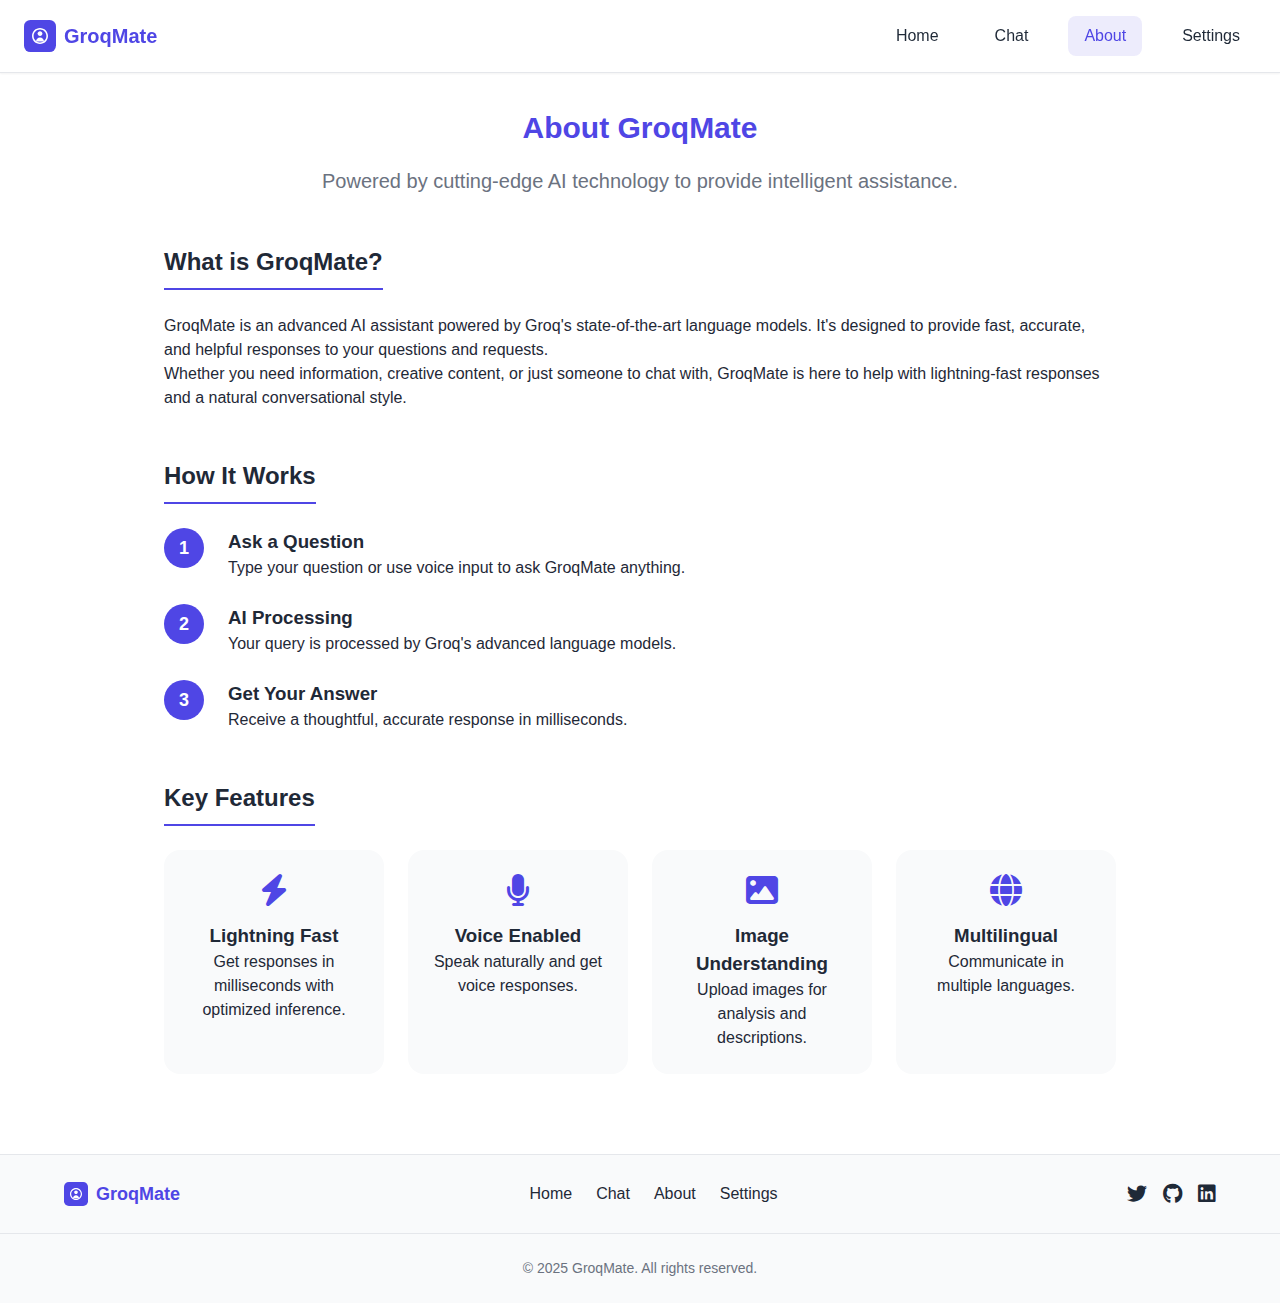
==== about.html @ c6d7e9aa "Add files via upload" ====
<!DOCTYPE html>
<html lang="en">
<head>
    <meta charset="UTF-8">
    <meta name="viewport" content="width=device-width, initial-scale=1.0">
    <title>About GroqMate - Your AI Assistant</title>
    <link rel="stylesheet" href="styles.css">
    <link rel="stylesheet" href="https://cdnjs.cloudflare.com/ajax/libs/font-awesome/6.4.0/css/all.min.css">
    <meta name="description" content="Learn about GroqMate - Your intelligent AI assistant powered by Groq">
</head>
<body>
    <header>
        <nav class="navbar">
            <div class="logo">
                <img src="logo.svg" alt="GroqMate Logo">
                <span>GroqMate</span>
            </div>
            <div class="nav-links">
                <a href="index.html">Home</a>
                <a href="chat.html">Chat</a>
                <a href="about.html" class="active">About</a>
                <a href="settings.html">Settings</a>
            </div>
            <div class="menu-toggle">
                <i class="fas fa-bars"></i>
            </div>
        </nav>
    </header>

    <main class="about-container">
        <section class="about-hero">
            <h1>About GroqMate</h1>
            <p class="lead">Powered by cutting-edge AI technology to provide intelligent assistance.</p>
        </section>

        <section class="about-content">
            <div class="about-section">
                <h2>What is GroqMate?</h2>
                <p>GroqMate is an advanced AI assistant powered by Groq's state-of-the-art language models. It's designed to provide fast, accurate, and helpful responses to your questions and requests.</p>
                <p>Whether you need information, creative content, or just someone to chat with, GroqMate is here to help with lightning-fast responses and a natural conversational style.</p>
            </div>

            <div class="about-section">
                <h2>How It Works</h2>
                <div class="how-it-works">
                    <div class="step">
                        <div class="step-number">1</div>
                        <div class="step-content">
                            <h3>Ask a Question</h3>
                            <p>Type your question or use voice input to ask GroqMate anything.</p>
                        </div>
                    </div>
                    <div class="step">
                        <div class="step-number">2</div>
                        <div class="step-content">
                            <h3>AI Processing</h3>
                            <p>Your query is processed by Groq's advanced language models.</p>
                        </div>
                    </div>
                    <div class="step">
                        <div class="step-number">3</div>
                        <div class="step-content">
                            <h3>Get Your Answer</h3>
                            <p>Receive a thoughtful, accurate response in milliseconds.</p>
                        </div>
                    </div>
                </div>
            </div>

            <div class="about-section">
                <h2>Key Features</h2>
                <div class="features-grid">
                    <div class="feature">
                        <i class="fas fa-bolt"></i>
                        <h3>Lightning Fast</h3>
                        <p>Get responses in milliseconds with optimized inference.</p>
                    </div>
                    <div class="feature">
                        <i class="fas fa-microphone"></i>
                        <h3>Voice Enabled</h3>
                        <p>Speak naturally and get voice responses.</p>
                    </div>
                    <div class="feature">
                        <i class="fas fa-image"></i>
                        <h3>Image Understanding</h3>
                        <p>Upload images for analysis and descriptions.</p>
                    </div>
                    <div class="feature">
                        <i class="fas fa-globe"></i>
                        <h3>Multilingual</h3>
                        <p>Communicate in multiple languages.</p>
                    </div>
                </div>
            </div>
        </section>
    </main>

    <footer>
        <div class="footer-content">
            <div class="footer-logo">
                <img src="logo.svg" alt="GroqMate Logo">
                <span>GroqMate</span>
            </div>
            <div class="footer-links">
                <a href="index.html">Home</a>
                <a href="chat.html">Chat</a>
                <a href="about.html">About</a>
                <a href="settings.html">Settings</a>
            </div>
            <div class="footer-social">
                <a href="#"><i class="fab fa-twitter"></i></a>
                <a href="#"><i class="fab fa-github"></i></a>
                <a href="#"><i class="fab fa-linkedin"></i></a>
            </div>
        </div>
        <div class="footer-bottom">
            <p>&copy; 2025 GroqMate. All rights reserved.</p>
        </div>
    </footer>

    <script src="main.js"></script>
</body>
</html>
---- styles.css ----
/* ===== VARIABLES ===== */
:root {
    /* Colors */
    --primary-color: #4f46e5;
    --primary-hover: #4338ca;
    --secondary-color: #10b981;
    --text-color: #1f2937;
    --text-light: #6b7280;
    --bg-color: #ffffff;
    --bg-light: #f9fafb;
    --border-color: #e5e7eb;
    --bot-message-bg: #f3f4f6;
    --user-message-bg: #4f46e5;
    --user-message-color: #ffffff;
    --error-color: #ef4444;
    --success-color: #10b981;
    --warning-color: #f59e0b;
    
    /* Spacing */
    --spacing-xs: 0.25rem;
    --spacing-sm: 0.5rem;
    --spacing-md: 1rem;
    --spacing-lg: 1.5rem;
    --spacing-xl: 2rem;
    --spacing-xxl: 3rem;
    
    /* Border Radius */
    --border-radius-sm: 0.25rem;
    --border-radius-md: 0.5rem;
    --border-radius-lg: 1rem;
    --border-radius-full: 9999px;
    
    /* Shadows */
    --shadow-sm: 0 1px 2px 0 rgba(0, 0, 0, 0.05);
    --shadow-md: 0 4px 6px -1px rgba(0, 0, 0, 0.1), 0 2px 4px -1px rgba(0, 0, 0, 0.06);
    --shadow-lg: 0 10px 15px -3px rgba(0, 0, 0, 0.1), 0 4px 6px -2px rgba(0, 0, 0, 0.05);
    
    /* Transitions */
    --transition-fast: 150ms ease;
    --transition-normal: 300ms ease;
    --transition-slow: 500ms ease;
    
    /* Font Sizes */
    --font-size-xs: 0.75rem;
    --font-size-sm: 0.875rem;
    --font-size-md: 1rem;
    --font-size-lg: 1.125rem;
    --font-size-xl: 1.25rem;
    --font-size-2xl: 1.5rem;
    --font-size-3xl: 1.875rem;
    --font-size-4xl: 2.25rem;
}

/* Dark Mode Variables */
.dark-mode {
    --primary-color: #6366f1;
    --primary-hover: #818cf8;
    --text-color: #f9fafb;
    --text-light: #d1d5db;
    --bg-color: #111827;
    --bg-light: #1f2937;
    --border-color: #374151;
    --bot-message-bg: #1f2937;
    --user-message-bg: #6366f1;
}

/* ===== RESET & BASE STYLES ===== */
* {
    margin: 0;
    padding: 0;
    box-sizing: border-box;
}

html {
    font-size: 16px;
    scroll-behavior: smooth;
}

body {
    font-family: -apple-system, BlinkMacSystemFont, 'Segoe UI', Roboto, Oxygen, Ubuntu, Cantarell, 'Open Sans', 'Helvetica Neue', sans-serif;
    color: var(--text-color);
    background-color: var(--bg-color);
    line-height: 1.5;
    min-height: 100vh;
    display: flex;
    flex-direction: column;
    transition: background-color var(--transition-normal), color var(--transition-normal);
}

a {
    color: var(--primary-color);
    text-decoration: none;
    transition: color var(--transition-fast);
}

a:hover {
    color: var(--primary-hover);
}

img {
    max-width: 100%;
    height: auto;
}

button, .btn {
    cursor: pointer;
    font-family: inherit;
    font-size: var(--font-size-md);
    border: none;
    background: none;
    transition: all var(--transition-fast);
}

button:focus, .btn:focus, input:focus, textarea:focus, select:focus {
    outline: 2px solid var(--primary-color);
    outline-offset: 2px;
}

/* ===== LAYOUT ===== */
.container {
    width: 100%;
    max-width: 1200px;
    margin: 0 auto;
    padding: 0 var(--spacing-md);
}

main {
    flex: 1;
}

/* ===== NAVBAR ===== */
.navbar {
    display: flex;
    align-items: center;
    justify-content: space-between;
    padding: var(--spacing-md) var(--spacing-lg);
    background-color: var(--bg-color);
    border-bottom: 1px solid var(--border-color);
    position: sticky;
    top: 0;
    z-index: 100;
    box-shadow: var(--shadow-sm);
}

.logo {
    display: flex;
    align-items: center;
    font-weight: 700;
    font-size: var(--font-size-xl);
    color: var(--primary-color);
}

.logo img {
    height: 2rem;
    margin-right: var(--spacing-sm);
}

.nav-links {
    display: flex;
    gap: var(--spacing-lg);
}

.nav-links a {
    color: var(--text-color);
    font-weight: 500;
    padding: var(--spacing-sm) var(--spacing-md);
    border-radius: var(--border-radius-md);
    transition: all var(--transition-fast);
}

.nav-links a:hover {
    background-color: var(--bg-light);
}

.nav-links a.active {
    color: var(--primary-color);
    background-color: rgba(79, 70, 229, 0.1);
}

.menu-toggle {
    display: none;
    font-size: var(--font-size-xl);
    color: var(--text-color);
}

/* Language Selector */
.language-selector {
    position: relative;
}

.language-selector select {
    padding: var(--spacing-sm) var(--spacing-md);
    border-radius: var(--border-radius-md);
    border: 1px solid var(--border-color);
    background-color: var(--bg-color);
    color: var(--text-color);
    font-size: var(--font-size-sm);
    cursor: pointer;
    appearance: none;
    padding-right: 2rem;
    background-image: url("data:image/svg+xml,%3Csvg xmlns='http://www.w3.org/2000/svg' fill='none' viewBox='0 0 24 24' stroke='currentColor'%3E%3Cpath stroke-linecap='round' stroke-linejoin='round' stroke-width='2' d='M19 9l-7 7-7-7'%3E%3C/path%3E%3C/svg%3E");
    background-repeat: no-repeat;
    background-position: right 0.5rem center;
    background-size: 1rem;
}

/* ===== BUTTONS ===== */
.btn {
    display: inline-flex;
    align-items: center;
    justify-content: center;
    padding: var(--spacing-md) var(--spacing-lg);
    border-radius: var(--border-radius-md);
    font-weight: 500;
    text-align: center;
    transition: all var(--transition-fast);
}

.btn i, .btn svg {
    margin-left: var(--spacing-sm);
}

.btn-primary {
    background-color: var(--primary-color);
    color: white;
}

.btn-primary:hover {
    background-color: var(--primary-hover);
    color: white;
}

.btn-secondary {
    background-color: transparent;
    border: 1px solid var(--primary-color);
    color: var(--primary-color);
}

.btn-secondary:hover {
    background-color: rgba(79, 70, 229, 0.1);
}

.btn-danger {
    background-color: var(--error-color);
    color: white;
}

.btn-danger:hover {
    background-color: #dc2626;
}

.btn-icon {
    width: 2.5rem;
    height: 2.5rem;
    border-radius: var(--border-radius-full);
    display: flex;
    align-items: center;
    justify-content: center;
    color: var(--text-color);
    background-color: transparent;
    transition: all var(--transition-fast);
}

.btn-icon:hover {
    background-color: var(--bg-light);
    color: var(--primary-color);
}

/* ===== HOME PAGE ===== */
.home-container {
    padding: var(--spacing-xl) var(--spacing-lg);
}

.hero {
    text-align: center;
    max-width: 800px;
    margin: 0 auto;
    padding: var(--spacing-xxl) 0;
}

.hero h1 {
    font-size: var(--font-size-4xl);
    font-weight: 800;
    margin-bottom: var(--spacing-md);
    color: var(--primary-color);
}

.hero h2 {
    font-size: var(--font-size-2xl);
    font-weight: 600;
    margin-bottom: var(--spacing-lg);
}

.hero p {
    font-size: var(--font-size-lg);
    color: var(--text-light);
    margin-bottom: var(--spacing-xl);
}

.cta-buttons {
    display: flex;
    gap: var(--spacing-md);
    justify-content: center;
    margin-top: var(--spacing-lg);
}

.features {
    display: grid;
    grid-template-columns: repeat(auto-fit, minmax(300px, 1fr));
    gap: var(--spacing-lg);
    margin-top: var(--spacing-xxl);
}

.feature-card {
    background-color: var(--bg-light);
    border-radius: var(--border-radius-lg);
    padding: var(--spacing-xl);
    text-align: center;
    transition: transform var(--transition-normal), box-shadow var(--transition-normal);
}

.feature-card:hover {
    transform: translateY(-5px);
    box-shadow: var(--shadow-lg);
}

.feature-icon {
    font-size: 2.5rem;
    color: var(--primary-color);
    margin-bottom: var(--spacing-md);
}

.feature-card h3 {
    font-size: var(--font-size-xl);
    margin-bottom: var(--spacing-md);
}

/* ===== CHAT PAGE ===== */
.chat-page {
    display: flex;
    flex-direction: column;
    height: 100vh;
    overflow: hidden;
}

.chat-header {
    flex-shrink: 0;
}

.chat-container {
    display: flex;
    flex-direction: column;
    flex: 1;
    overflow: hidden;
}

.chat-messages {
    flex: 1;
    overflow-y: auto;
    padding: var(--spacing-md);
    display: flex;
    flex-direction: column;
    gap: var(--spacing-md);
}

.message {
    max-width: 80%;
    animation: fadeIn var(--transition-normal);
}

@keyframes fadeIn {
    from { opacity: 0; transform: translateY(10px); }
    to { opacity: 1; transform: translateY(0); }
}

.bot-message {
    align-self: flex-start;
}

.user-message {
    align-self: flex-end;
}

.message-content {
    padding: var(--spacing-md) var(--spacing-lg);
    border-radius: var(--border-radius-lg);
}

.bot-message .message-content {
    background-color: var(--bot-message-bg);
    border-bottom-left-radius: 0;
}

.user-message .message-content {
    background-color: var(--user-message-bg);
    color: var(--user-message-color);
    border-bottom-right-radius: 0;
}

.message-time {
    font-size: var(--font-size-xs);
    color: var(--text-light);
    margin-top: var(--spacing-xs);
    padding: 0 var(--spacing-sm);
}

.message-image {
    max-width: 100%;
    border-radius: var(--border-radius-md);
    margin-top: var(--spacing-sm);
}

.chat-input-container {
    padding: var(--spacing-md);
    border-top: 1px solid var(--border-color);
    background-color: var(--bg-color);
}

.chat-input-wrapper {
    display: flex;
    align-items: center;
    background-color: var(--bg-light);
    border-radius: var(--border-radius-lg);
    padding: var(--spacing-sm);
}

.chat-input-wrapper textarea {
    flex: 1;
    border: none;
    background: transparent;
    padding: var(--spacing-sm) var(--spacing-md);
    resize: none;
    max-height: 150px;
    color: var(--text-color);
    font-family: inherit;
    font-size: var(--font-size-md);
}

.chat-input-wrapper textarea:focus {
    outline: none;
}

.chat-input-buttons {
    display: flex;
    gap: var(--spacing-sm);
}

.image-preview-container {
    display: flex;
    flex-wrap: wrap;
    gap: var(--spacing-sm);
    padding: var(--spacing-sm) var(--spacing-md);
    background-color: var(--bg-light);
    border-top: 1px solid var(--border-color);
}

.image-preview {
    position: relative;
    width: 80px;
    height: 80px;
    border-radius: var(--border-radius-md);
    overflow: hidden;
}

.image-preview img {
    width: 100%;
    height: 100%;
    object-fit: cover;
}

.image-preview .remove-btn {
    position: absolute;
    top: 5px;
    right: 5px;
    background-color: rgba(0, 0, 0, 0.5);
    color: white;
    border-radius: 50%;
    width: 20px;
    height: 20px;
    display: flex;
    align-items: center;
    justify-content: center;
    font-size: 12px;
}

.drag-drop-overlay {
    position: fixed;
    top: 0;
    left: 0;
    width: 100%;
    height: 100%;
    background-color: rgba(0, 0, 0, 0.7);
    display: flex;
    align-items: center;
    justify-content: center;
    z-index: 1000;
    opacity: 0;
    visibility: hidden;
    transition: opacity var(--transition-normal), visibility var(--transition-normal);
}

.drag-drop-overlay.active {
    opacity: 1;
    visibility: visible;
}

.drag-drop-content {
    background-color: var(--bg-color);
    padding: var(--spacing-xl);
    border-radius: var(--border-radius-lg);
    text-align: center;
}

.drag-drop-content i {
    font-size: 3rem;
    color: var(--primary-color);
    margin-bottom: var(--spacing-md);
}

/* ===== ABOUT PAGE ===== */
.about-container {
    padding: var(--spacing-xl) var(--spacing-lg);
    max-width: 1000px;
    margin: 0 auto;
}

.about-hero {
    text-align: center;
    margin-bottom: var(--spacing-xxl);
}

.about-hero h1 {
    font-size: var(--font-size-3xl);
    margin-bottom: var(--spacing-md);
    color: var(--primary-color);
}

.about-hero .lead {
    font-size: var(--font-size-xl);
    color: var(--text-light);
}

.about-section {
    margin-bottom: var(--spacing-xxl);
}

.about-section h2 {
    font-size: var(--font-size-2xl);
    margin-bottom: var(--spacing-lg);
    padding-bottom: var(--spacing-sm);
    border-bottom: 2px solid var(--primary-color);
    display: inline-block;
}

.how-it-works {
    display: flex;
    flex-direction: column;
    gap: var(--spacing-lg);
}

.step {
    display: flex;
    gap: var(--spacing-lg);
}

.step-number {
    width: 40px;
    height: 40px;
    border-radius: 50%;
    background-color: var(--primary-color);
    color: white;
    display: flex;
    align-items: center;
    justify-content: center;
    font-weight: bold;
    font-size: var(--font-size-lg);
    flex-shrink: 0;
}

.features-grid {
    display: grid;
    grid-template-columns: repeat(auto-fit, minmax(200px, 1fr));
    gap: var(--spacing-lg);
}

.feature {
    text-align: center;
    padding: var(--spacing-lg);
    background-color: var(--bg-light);
    border-radius: var(--border-radius-lg);
    transition: transform var(--transition-normal);
}

.feature:hover {
    transform: translateY(-5px);
}

.feature i {
    font-size: 2rem;
    color: var(--primary-color);
    margin-bottom: var(--spacing-md);
}

/* ===== SETTINGS PAGE ===== */
.settings-container {
    max-width: 800px;
    margin: 0 auto;
    padding: var(--spacing-xl) var(--spacing-lg);
}

.settings-container h1 {
    font-size: var(--font-size-3xl);
    margin-bottom: var(--spacing-sm);
    color: var(--primary-color);
}

.settings-description {
    color: var(--text-light);
    margin-bottom: var(--spacing-xl);
}

.settings-section {
    margin-bottom: var(--spacing-xl);
    background-color: var(--bg-light);
    border-radius: var(--border-radius-lg);
    padding: var(--spacing-lg);
}

.settings-section h2 {
    font-size: var(--font-size-xl);
    margin-bottom: var(--spacing-lg);
    padding-bottom: var(--spacing-sm);
    border-bottom: 1px solid var(--border-color);
}

.setting-item {
    display: flex;
    justify-content: space-between;
    align-items: center;
    padding: var(--spacing-md) 0;
    border-bottom: 1px solid var(--border-color);
}

.setting-item:last-child {
    border-bottom: none;
}

.setting-info h3 {
    font-size: var(--font-size-md);
    margin-bottom: var(--spacing-xs);
}

.setting-info p {
    color: var(--text-light);
    font-size: var(--font-size-sm);
}

/* Toggle Switch */
.toggle {
    position: relative;
    display: inline-block;
    width: 50px;
    height: 24px;
}

.toggle input {
    opacity: 0;
    width: 0;
    height: 0;
}

.toggle-slider {
    position: absolute;
    cursor: pointer;
    top: 0;
    left: 0;
    right: 0;
    bottom: 0;
    background-color: var(--border-color);
    transition: var(--transition-normal);
    border-radius: 34px;
}

.toggle-slider:before {
    position: absolute;
    content: "";
    height: 20px;
    width: 20px;
    left: 2px;
    bottom: 2px;
    background-color: white;
    transition: var(--transition-normal);
    border-radius: 50%;
}

input:checked + .toggle-slider {
    background-color: var(--primary-color);
}

input:checked + .toggle-slider:before {
    transform: translateX(26px);
}

/* ===== FOOTER ===== */
footer {
    background-color: var(--bg-light);
    border-top: 1px solid var(--border-color);
    padding: var(--spacing-lg) 0;
    margin-top: auto;
}

.footer-content {
    display: flex;
    flex-wrap: wrap;
    justify-content: space-between;
    align-items: center;
    max-width: 1200px;
    margin: 0 auto;
    padding: 0 var(--spacing-lg);
}

.footer-logo {
    display: flex;
    align-items: center;
    font-weight: 700;
    font-size: var(--font-size-lg);
    color: var(--primary-color);
}

.footer-logo img {
    height: 1.5rem;
    margin-right: var(--spacing-sm);
}

.footer-links {
    display: flex;
    gap: var(--spacing-lg);
}

.footer-links a {
    color: var(--text-color);
}

.footer-social {
    display: flex;
    gap: var(--spacing-md);
}

.footer-social a {
    color: var(--text-color);
    font-size: var(--font-size-xl);
    transition: color var(--transition-fast);
}

.footer-social a:hover {
    color: var(--primary-color);
}

.footer-bottom {
    text-align: center;
    padding-top: var(--spacing-lg);
    margin-top: var(--spacing-lg);
    border-top: 1px solid var(--border-color);
    color: var(--text-light);
    font-size: var(--font-size-sm);
}

/* ===== RESPONSIVE STYLES ===== */
@media (max-width: 768px) {
    .nav-links {
        display: none;
        position: absolute;
        top: 100%;
        left: 0;
        right: 0;
        flex-direction: column;
        background-color: var(--bg-color);
        border-bottom: 1px solid var(--border-color);
        padding: var(--spacing-md);
        box-shadow: var(--shadow-md);
    }
    
    .nav-links.active {
        display: flex;
    }
    
    .menu-toggle {
        display: block;
    }
    
    .hero h1 {
        font-size: var(--font-size-3xl);
    }
    
    .hero h2 {
        font-size: var(--font-size-xl);
    }
    
    .cta-buttons {
        flex-direction: column;
        gap: var(--spacing-md);
    }
    
    .step {
        flex-direction: column;
        gap: var(--spacing-md);
    }
    
    .footer-content {
        flex-direction: column;
        gap: var(--spacing-lg);
        text-align: center;
    }
    
    .footer-logo {
        justify-content: center;
    }
    
    .footer-links, .footer-social {
        justify-content: center;
    }
}

@media (max-width: 480px) {
    .message {
        max-width: 90%;
    }
    
    .features-grid {
        grid-template-columns: 1fr;
    }
}
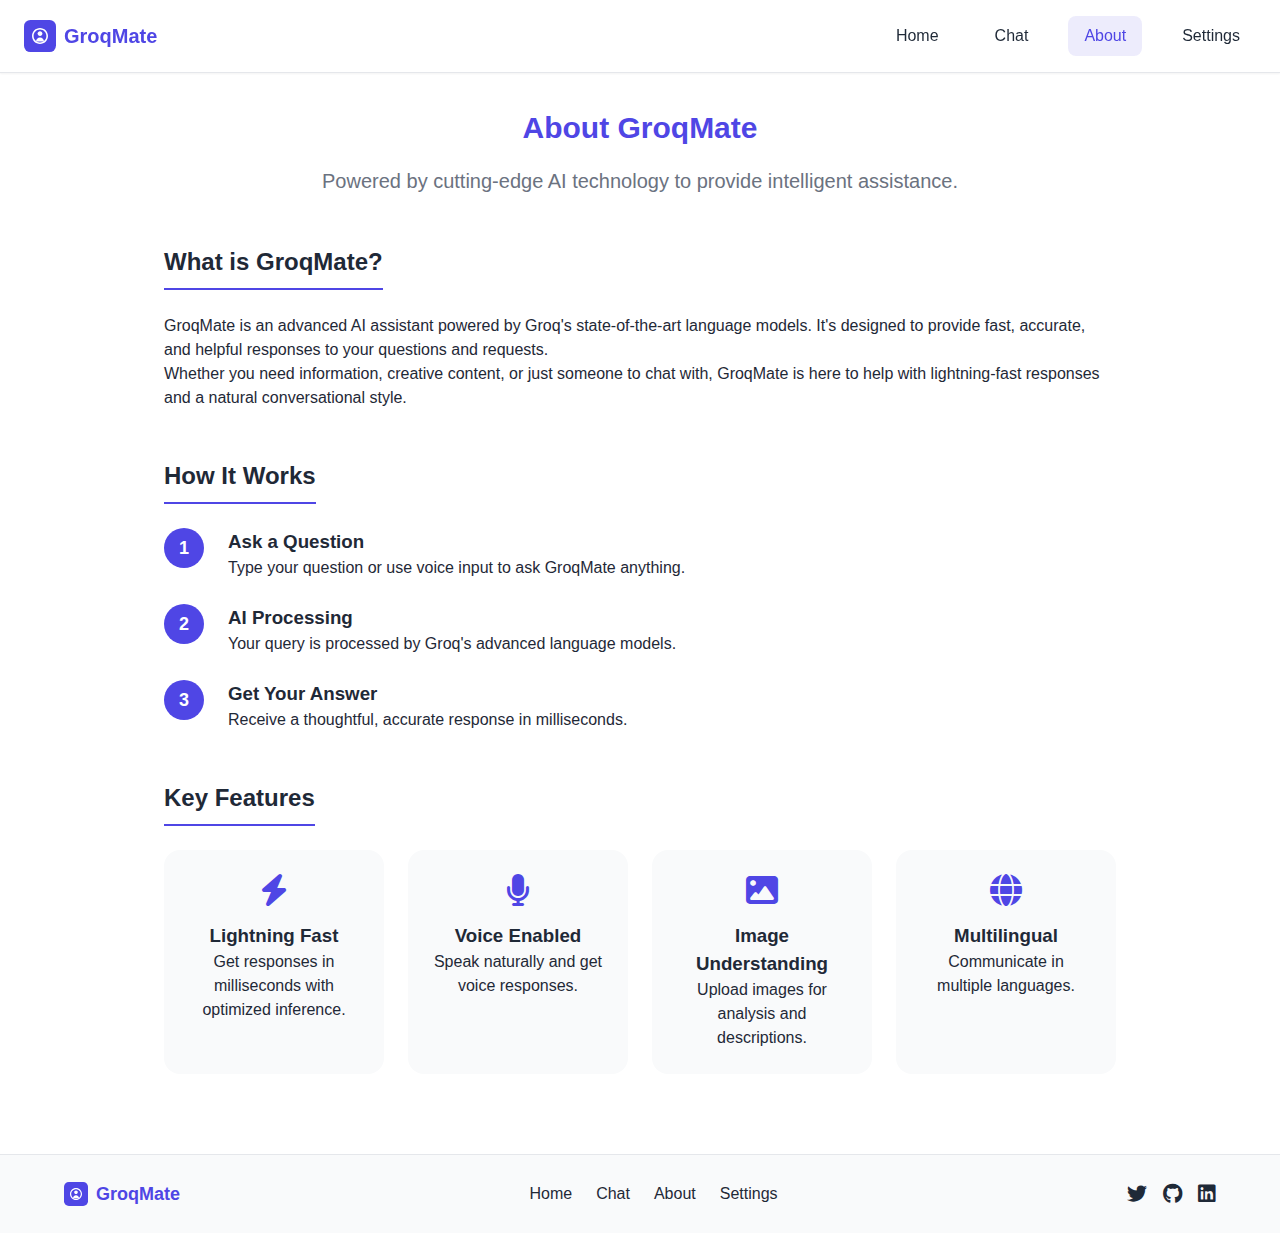
==== commit 50ba9f5d: "Added Groq API" ====
--- a/about.html
+++ b/about.html
@@ -113,9 +113,6 @@
                 <a href="#"><i class="fab fa-linkedin"></i></a>
             </div>
         </div>
-        <div class="footer-bottom">
-            <p>&copy; 2025 GroqMate. All rights reserved.</p>
-        </div>
     </footer>
 
     <script src="main.js"></script>
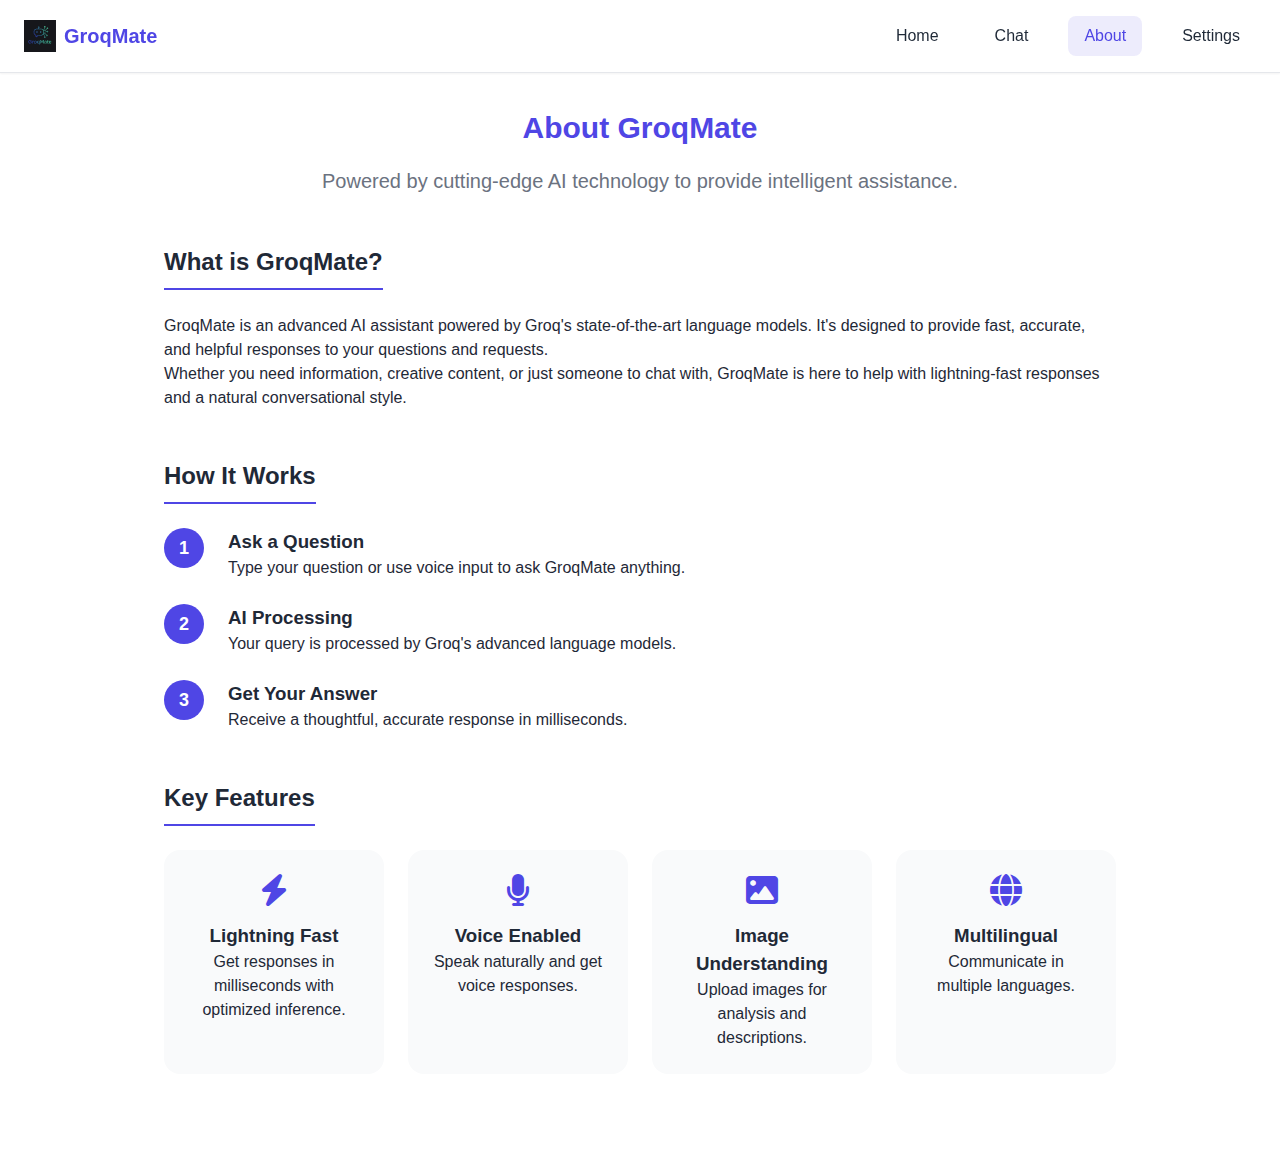
==== commit dcfb2f3c: "Updated UI" ====
--- a/about.html
+++ b/about.html
@@ -95,26 +95,6 @@
         </section>
     </main>
 
-    <footer>
-        <div class="footer-content">
-            <div class="footer-logo">
-                <img src="logo.svg" alt="GroqMate Logo">
-                <span>GroqMate</span>
-            </div>
-            <div class="footer-links">
-                <a href="index.html">Home</a>
-                <a href="chat.html">Chat</a>
-                <a href="about.html">About</a>
-                <a href="settings.html">Settings</a>
-            </div>
-            <div class="footer-social">
-                <a href="#"><i class="fab fa-twitter"></i></a>
-                <a href="#"><i class="fab fa-github"></i></a>
-                <a href="#"><i class="fab fa-linkedin"></i></a>
-            </div>
-        </div>
-    </footer>
-
     <script src="main.js"></script>
 </body>
 </html>